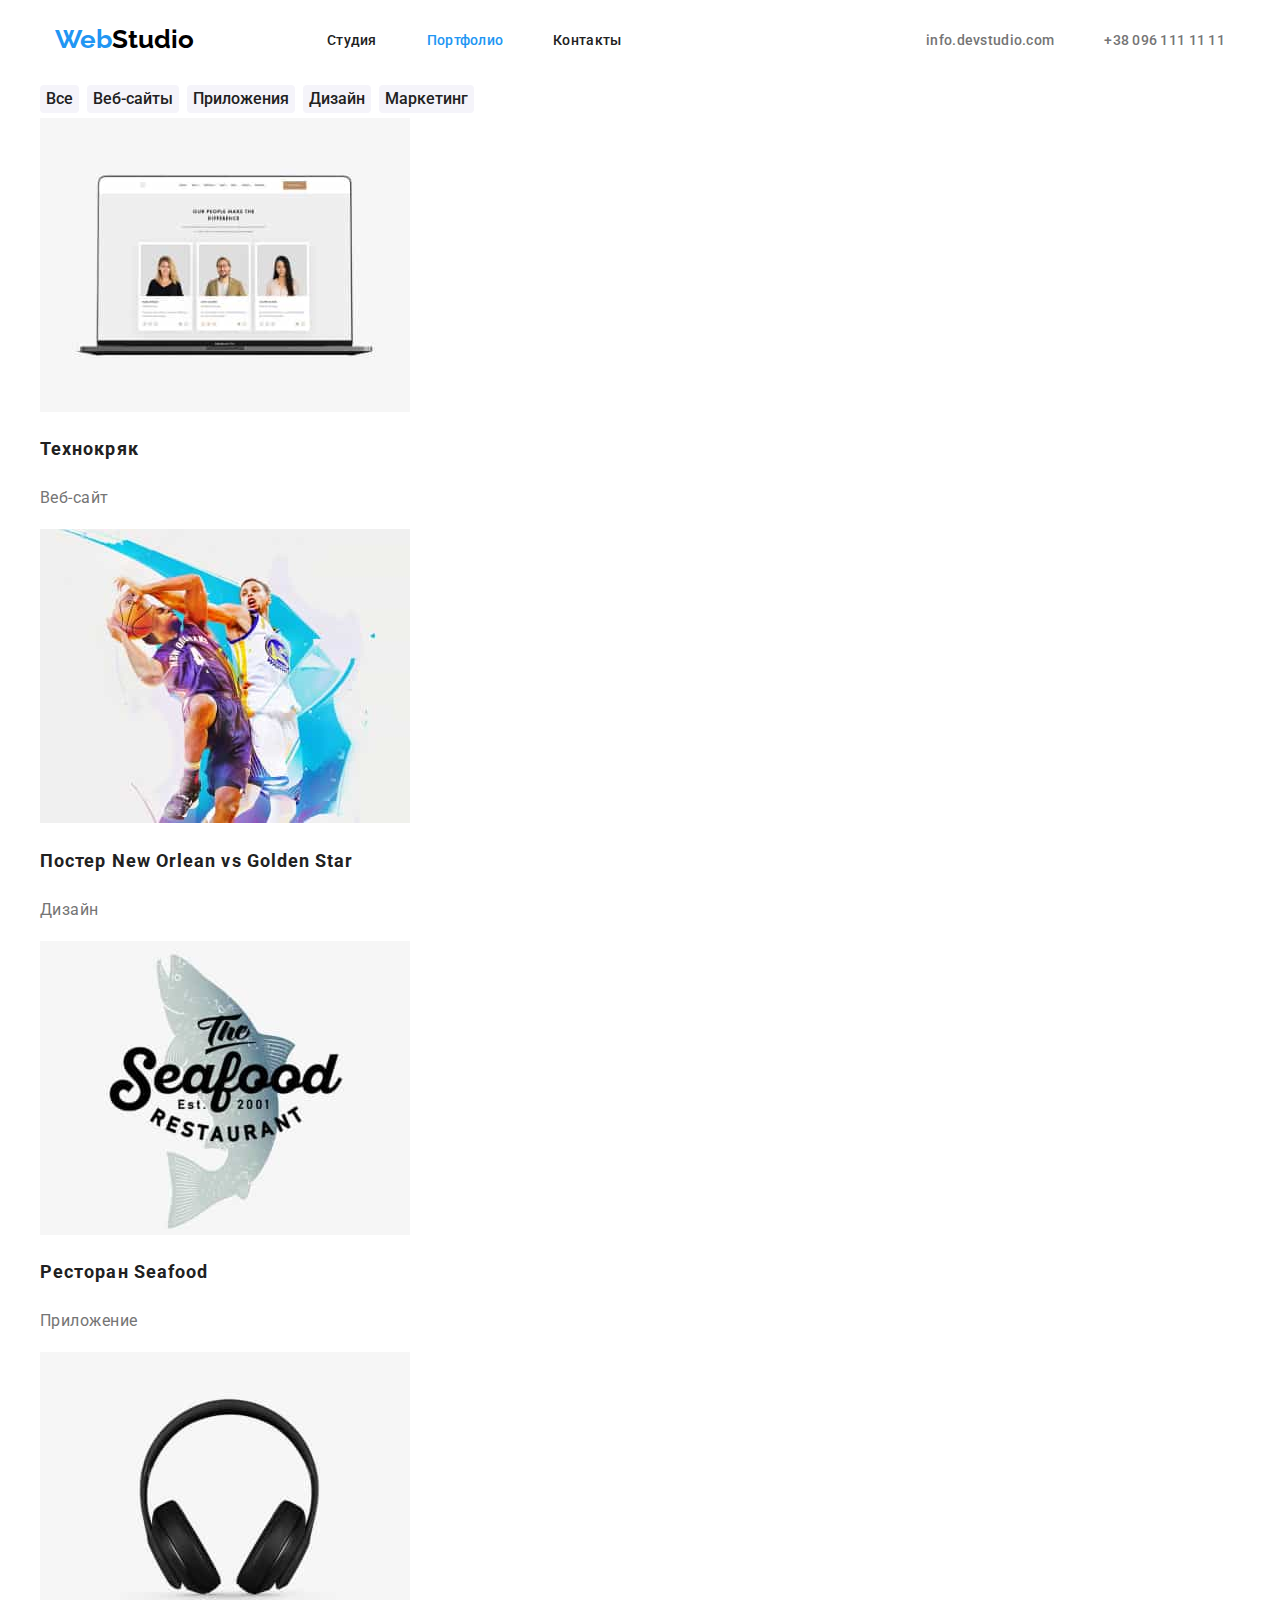
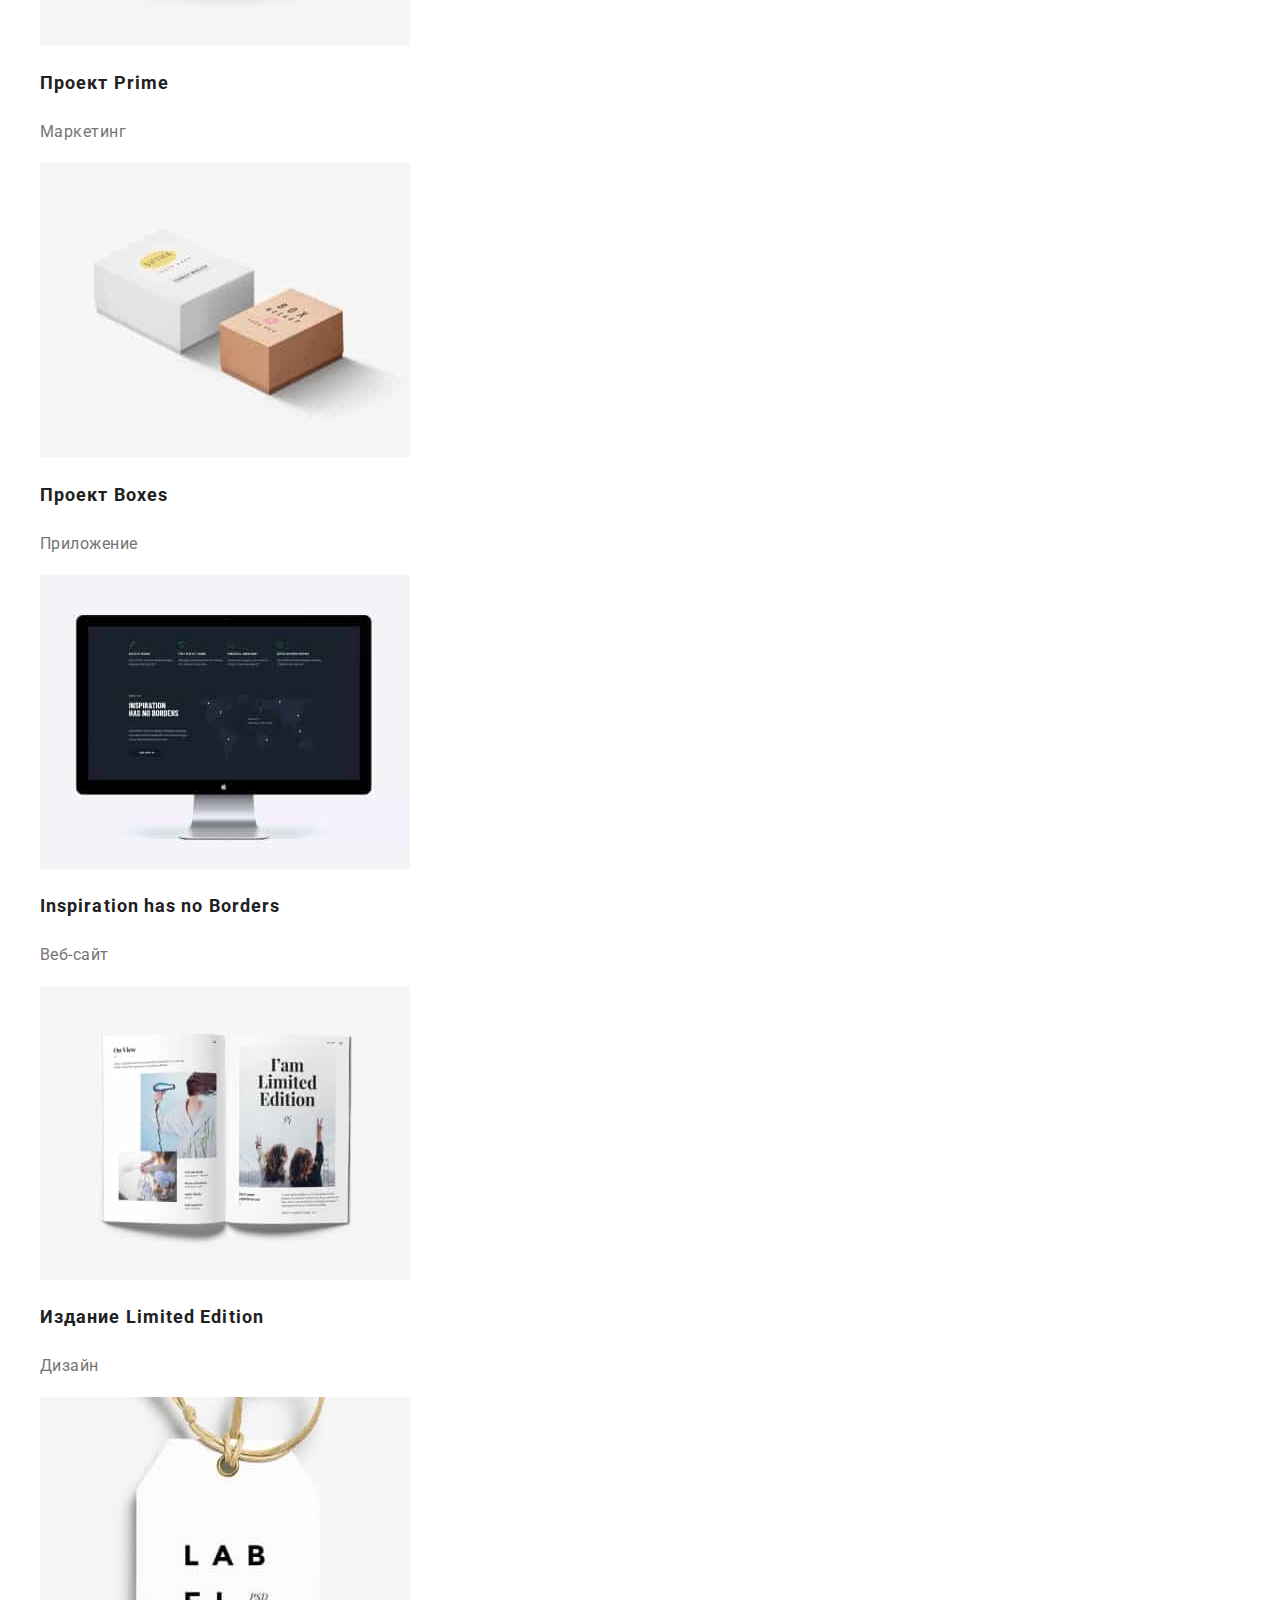
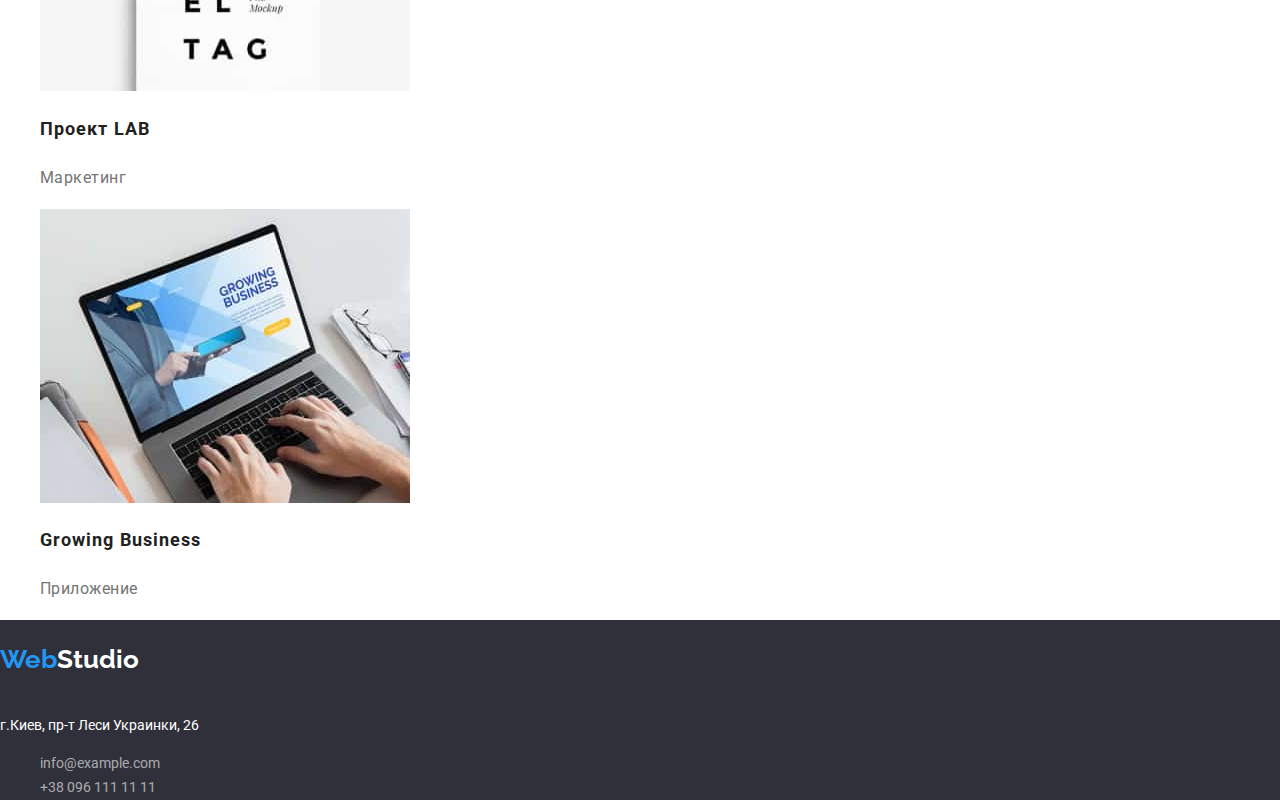
==== portfolio.html @ 0fca4828 "Добавляет стили для геометрии, позиционирование контента при помощи Flexbox" ====
<!DOCTYPE html>
<html lang="ru">

<head>
    <meta charset="UTF-8">
    <meta http-equiv="X-UA-Compatible" content="IE=edge">
    <meta name="viewport" content="width=device-width, initial-scale=1.0">
    <title>Document</title>
    <link rel="preconnect" href="https://fonts.googleapis.com">
    <link rel="preconnect" href="https://fonts.gstatic.com" crossorigin>
    <link href="https://fonts.googleapis.com/css2?family=Raleway:wght@700&family=Roboto:wght@400;500;700;900&display=swap"
        rel="stylesheet">
     <link rel="stylesheet" href="https://cdnjs.cloudflare.com/ajax/libs/modern-normalize/1.1.0/modern-normalize.min.css">   
    <link rel="stylesheet" href="./css/styles.css"/>
</head>

<!--Шапка (баннер)-->

<body>
    <header class="page-header">
        <div class="container main-nav">
            <nav class="nav">
                <a href="./index.html" class="logo">
                    <span>Web</span>Studio
                </a>

                <ul class="site-nav list">
                    <li class="site-nav-item"><a class="site-nav-link" href="./index.html">Студия</a></li>
                    <li class="site-nav-item"><a class="site-nav-link current" href="./portfolio.html">Портфолио</a></li>
                    <li class="site-nav-item"><a class="site-nav-link" href="">Контакты</a></li>
                </ul>
            </nav>
                <ul class="aside list">
                    <li class="aside-item"> <a href="mailto:info.devstudio.com" class="aside-link">info.devstudio.com</a></li>
                    <li class="aside-item"> <a href="tel:+380961111111" class="aside-link">+38 096 111 11 11</a></li>
                </ul>
        </div>
    </header>
    
    <!--Портфолио-->
    <main>
        <section class="portfolio-nav">
            <h1 class="portfolio"> Портфолио </h1>
            <ul class="portfolio-nav-list list">
                <li class="portfolio-nav-button"><button class="portfolio-button" type="button">Все</button></li>
                <li class="portfolio-nav-button"><button class="portfolio-button" type="button">Веб-сайты</button></li>
                <li class="portfolio-nav-button"><button class="portfolio-button" type="button">Приложения</button></li>
                <li class="portfolio-nav-button"><button class="portfolio-button" type="button">Дизайн</button></li>
                <li class="portfolio-nav-button"><button class="portfolio-button" type="button">Маркетинг</button></li>
            </ul>

            <ul class="portfolio-list list">
                <li class="portfolio-item">
                    <a href="#" class="portfolio-link">
                        <img src="./images/drop/img1.jpg" alt="Открытая страница сайта на ноутбуке" width="370" class="images">
                        <h2 class="subtitle">Технокряк</h2>
                        <p class="text">Веб-сайт</p>
                    </a>
                </li>
                <li class="portfolio-item"  >
                    <a href="" class="portfolio-link">
                        <img src="./images/drop/img2.jpg" alt="Баскетбольные противники" width="370" class="images">
                        <h2 class="subtitle">Постер New Orlean vs Golden Star</h2>
                        <p class="text">Дизайн</p>
                    </a>
                </li>
                <li class="portfolio-item"  >
                    <a href="" class="portfolio-link">
                        <img src="./images/drop/img3.jpg" alt="Логотип рыбного ресторана, рыба на фоне названия"
                            width="370" class="images">
                        <h2 class="subtitle">Ресторан Seafood</h2>
                        <p class="text">Приложение</p>
                    </a>
                </li>
                <li class="portfolio-item"  >
                    <a href="" class="portfolio-link">
                        <img src="./images/drop/img4.jpg" alt="Наушники" width="370" class="images">
                        <h2 class="subtitle">Проект Prime</h2>
                        <p class="text">Маркетинг</p>
                    </a>
                </li>
                <li class="portfolio-item"  >
                    <a href="" class="portfolio-link">
                        <img src="./images/drop/img5.jpg" alt="Две картонные коробочки" width="370" class="images">
                        <h2 class="subtitle">Проект Boxes</h2>
                        <p class="text">Приложение</p>
                    </a>
                </li>
                <li class="portfolio-item"  >
                    <a href="" class="portfolio-link">
                        <img src="./images/drop/img6.jpg" alt="Монитор компьютера" width="370" class="images">
                        <h2 class="subtitle">Inspiration has no Borders</h2>
                        <p class="text">Веб-сайт</p>
                    </a>
                </li>
                <li class="portfolio-item"  >
                    <a href="" class="portfolio-link">
                        <img src="./images/drop/img7.jpg" alt="Открытая книга" width="370" class="images">
                        <h2 class="subtitle">Издание Limited Edition</h2>
                        <p class="text">Дизайн</p>
                    </a>
                </li>
                <li class="portfolio-item"  >
                    <a href="" class="portfolio-link">
                        <img src="./images/drop/img8.jpg" alt="Бирка" width="370" class="images">
                        <h2 class="subtitle">Проект LAB</h2>
                        <p class="text">Маркетинг</p>
                    </a>
                </li>
                <li class="portfolio-item"  >
                    <a href="" class="portfolio-link" >
                        <img src="./images/drop/img9.jpg" alt="Руки человека который печатает на ноутбуке"
                            width="370" class="images">
                        <h2 class="subtitle">Growing Business</h2>
                        <p class="text">Приложение</p>
                    </a>
                </li>
            </ul>

        </section>
    </main>

    <!-- Футтер -->
    <footer class="footer">

        <a href="./index.html" class="logo dark">
            <span>Web</span>Studio
        </a>
        <address>
            <p class="footer-address">
                г.Киев, пр-т Леси Украинки, 26
            </p>
            <ul class="footer-list list">
                <li class="footer-item">
                    <a href="mailto:info@example.com" class="footer-link">info@example.com</a>
                </li>
                <li class="footer-item">
                    <a href="tel:+380961111111" class="footer-link">+38 096 111 11 11</a>
                </li>
            </ul>
        </address>

    </footer>

</body>

</html>
---- css/styles.css ----
:root {
  --primary-text-color: #212121;
  --secondary-text-color: #757575;
  --accent-color: #2196f3;
  --primary-white-color: #fff;
  --portfolio-button: #f5f4fa;
}

body {
  background-color: var(--primary-white-color);
  font-family: "Roboto", sans-serif;
  color: var(--primary-text-color);
}

/*Утилиты*/
.list {
  list-style: none;
  margin: 0;
}

/*Хедер, шапка страницы*/
.logo > span {
  color: var(--accent-color);
}

.footer.logo {
  color: #fff;
}

.logo {
  display: block;
  padding-top: 24px;
  padding-bottom: 25px;

  color: #000;
  text-decoration: none;
  font-family: Raleway;
  font-style: normal;
  font-weight: bold;
  font-size: 26px;
  line-height: 1.192;
}

.logo.dark {
  color: var(--primary-white-color);
}

.site-nav-link {
  font-weight: 500;
  font-size: 14px;
  line-height: 1.143;
  letter-spacing: 0.02em;
  text-decoration: none;
  color: var(--primary-text-color);
}

.current {
  color: var(--accent-color);
}

.grey {
  background-color: #f5f4fa;
}

.aside-link {
  text-decoration: none;
  letter-spacing: 0.02em;
  font-weight: 500;
  font-size: 14px;
  line-height: 1.143;
  letter-spacing: 0.02em;
  color: var(--secondary-text-color);
}

.site-nav-link:hover,
.site-nav-link:focus,
.aside-link:hover,
.aside-link:focus,
.footer-link:focus,
.footer-link:hover {
  color: var(--accent-color);
}

.container {
  padding: 0 15px;
  width: 1200px;
  margin-right: auto;
  margin-left: auto;
}

.main-nav {
  display: flex;
  align-items: center;
}

.site-nav {
  display: flex;
  margin-left: 93px;
}

.nav {
  display: flex;
}

.site-nav-item {
  margin: 0;
}

.site-nav-item:not(:last-child) {
  margin-right: 50px;
}

.site-nav-link {
  display: block;
  padding-top: 32px;
  padding-bottom: 32px;
}

.aside {
  display: flex;
  margin-left: auto;
}

.aside-item + .aside-item {
  margin-left: 50px;
}

/*Портфолио*/

.portfolio {
  position: absolute;
  width: 1px;
  height: 1px;
  margin: -1px;
  border: 0;
  padding: 0;
  white-space: nowrap;
  clip-path: inset(100%);
  clip: rect(0 0 0 0);
  overflow: hidden;
}

.portfolio-nav-button > button:hover,
.portfolio-nav-button > button:focus {
  color: white;
  background-color: var(--accent-color);
  cursor: pointer;
}
.portfolio-nav-button:not(:last-child) {
  margin-right: 8px;
}

.portfolio-nav-list {
  display: flex;
}

.portfolio-button {
  border-radius: 4px;
  border: none;
  margin: 5px 0;

  font-family: inherit;
  font-weight: 500;
  font-size: 16px;
  line-height: 1.625;
  color: #212121;
  background-color: var(--portfolio-button);
}

.portfolio-nav-button {
  justify-content: center;
}

.portfolio-item:focus,
.portfolio-item:hover {
  background-color: #eee;
}

.subtitle {
  color: var(--primary-text-color);
  font-weight: bold;
  font-size: 18px;
  line-height: 2;
  letter-spacing: 0.06em;
}

.text {
  color: var(--secondary-text-color);
  font-weight: normal;
  font-size: 16px;
  line-height: 1.875;
  letter-spacing: 0.03em;
}
.portfolio-link {
  text-decoration: none;
}
.button {
  font-family: inherit;
  font-weight: 500;
  font-size: 16px;
  line-height: 1.625;
  background-color: #f5f4fa;
  color: var(--primary-text-color);
}

/*Футтер*/

.footer {
  background: #2f303a;
}

.footer-link {
  color: rgba(255, 255, 255, 0.6);
  font-weight: normal;
  font-size: 14px;
  line-height: 1.714;
  text-decoration: none;
  font-style: normal;
}
.footer-address {
  color: #fff;
  font-weight: normal;
  font-size: 14px;
  line-height: 1.714;
  text-decoration: none;
  font-style: normal;
}

/*Главная страница*/
.title {
  font-weight: 900;
  font-size: 44px;
  line-height: 1.364;
  color: #fff;
  text-transform: uppercase;
}
.banner {
  background: #2f303a;
  text-align: center;
}
.features-subtitle {
  margin: 0;
  padding-bottom: 10px;

  color: var(--primary-text-color);
  font-style: normal;
  font-weight: bold;
  font-size: 14px;
  line-height: 1.143;
  text-transform: uppercase;
}
.features-text {
  margin: 0;

  color: var(--secondary-text-color);
  font-weight: normal;
  font-size: 14px;
  line-height: 1.714;
}
.features-list {
  display: flex;
  padding-left: 0;
  margin: 0;
}

.features-item {
  width: 270px;
  height: 101px;
  text-align: left;
}
.features-item:not(:last-child) {
  margin-right: 30px;
}

.subject {
  text-align: center;

  font-style: normal;
  font-weight: bold;
  font-size: 36px;
  line-height: 1.167;
  color: var(--primary-text-color);
}

.subject-list {
  display: flex;
  padding-left: 0;
}

.our-team-name {
  font-weight: 500;
  font-size: 16px;
  line-height: 1.188;
  color: var(--primary-text-color);
}

.our-team-text {
  font-weight: normal;
  font-size: 16px;
  line-height: 1.188;
  color: var(--secondary-text-color);
}

.banner > button {
  font-style: normal;
  font-weight: bold;
  font-size: 16px;
  line-height: 1.875;
  color: #fff;
  background-color: #188ce8;
}

.banner > button:focus,
.banner > button:hover {
  color: var(--primary-white-color);
  cursor: pointer;
  background-color: var(--accent-color);
}

.subject-item {
  width: 370px;
  height: 294px;
}
.subject-item:not(:last-child) {
  margin-right: 30px;
}
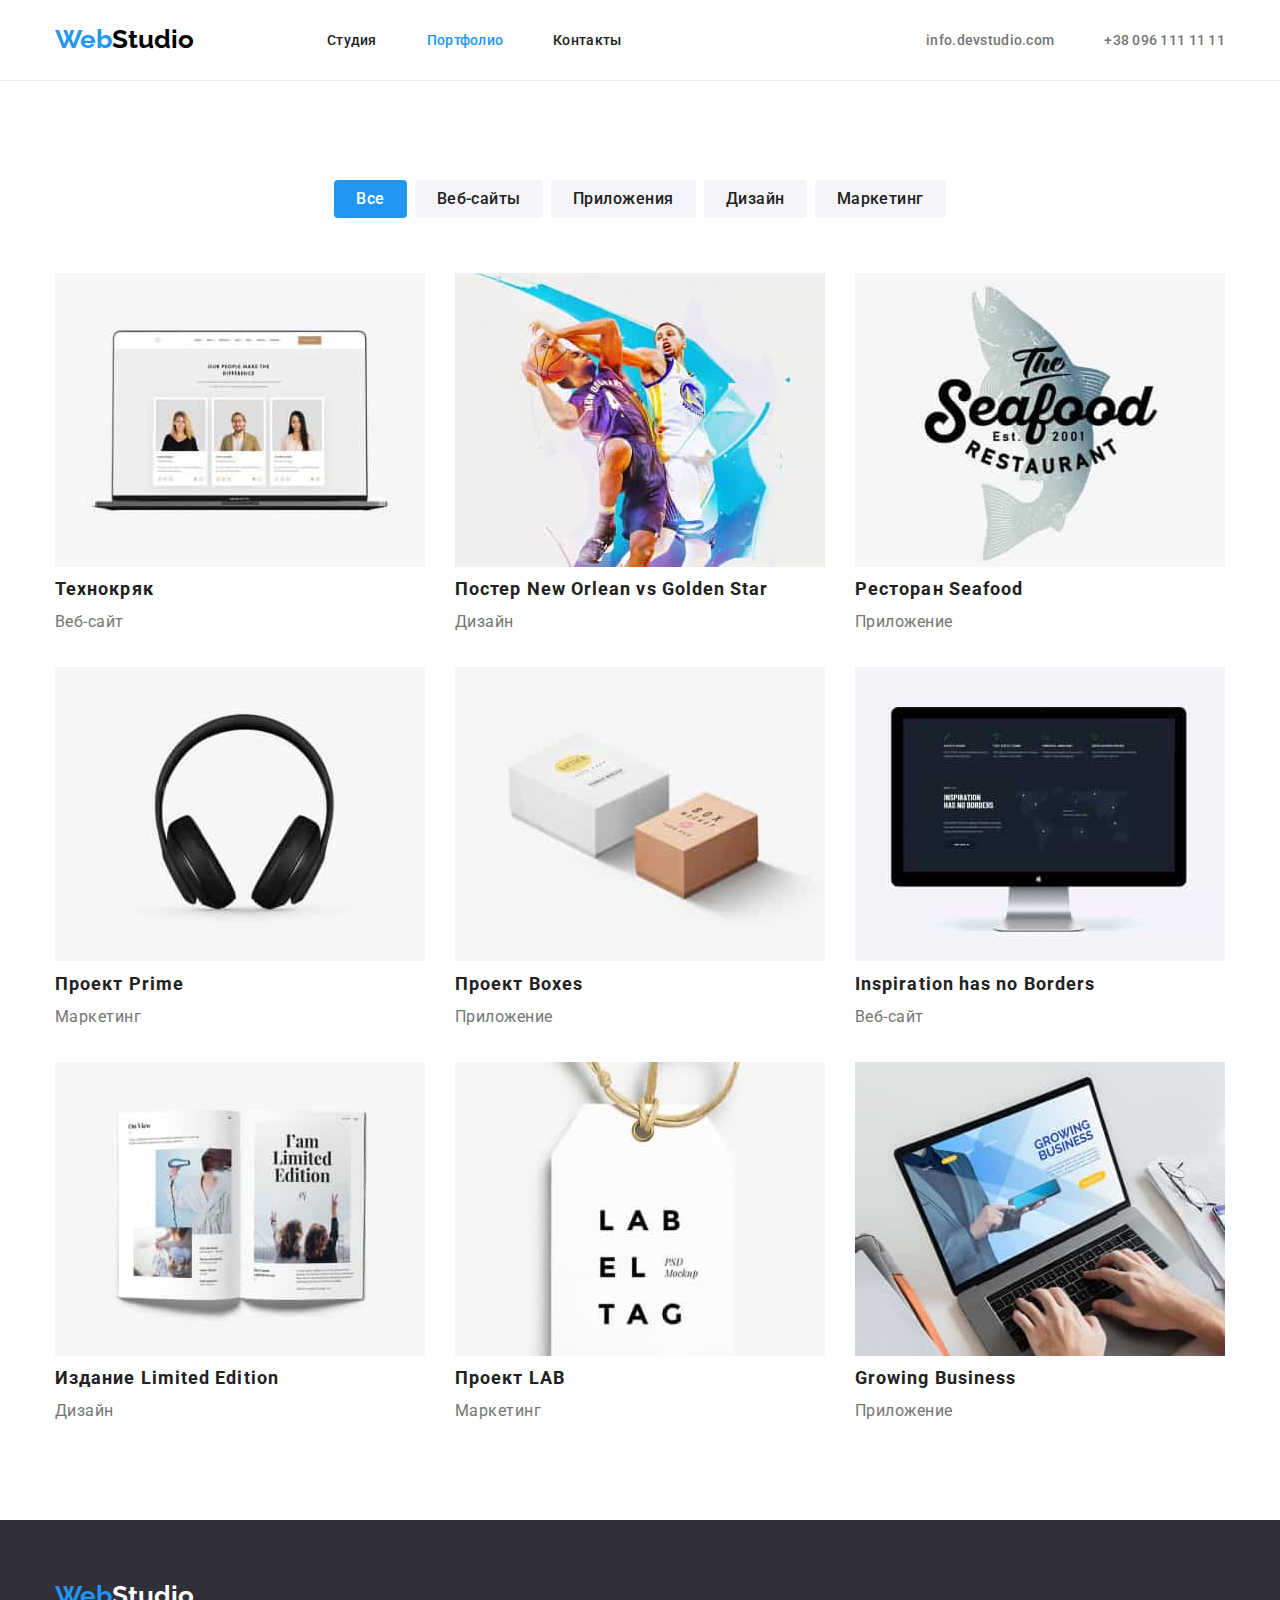
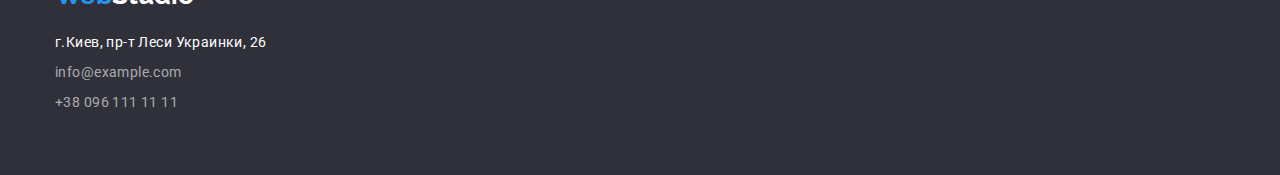
==== commit ff770fd2: "Добавляет геометрию и позиционирование при помощи Flexbox" ====
--- a/portfolio.html
+++ b/portfolio.html
@@ -8,10 +8,12 @@
     <title>Document</title>
     <link rel="preconnect" href="https://fonts.googleapis.com">
     <link rel="preconnect" href="https://fonts.gstatic.com" crossorigin>
-    <link href="https://fonts.googleapis.com/css2?family=Raleway:wght@700&family=Roboto:wght@400;500;700;900&display=swap"
+    <link
+        href="https://fonts.googleapis.com/css2?family=Raleway:wght@700&family=Roboto:wght@400;500;700;900&display=swap"
         rel="stylesheet">
-     <link rel="stylesheet" href="https://cdnjs.cloudflare.com/ajax/libs/modern-normalize/1.1.0/modern-normalize.min.css">   
-    <link rel="stylesheet" href="./css/styles.css"/>
+    <link rel="stylesheet"
+        href="https://cdnjs.cloudflare.com/ajax/libs/modern-normalize/1.1.0/modern-normalize.min.css">
+    <link rel="stylesheet" href="./css/styles.css" />
 </head>
 
 <!--Шапка (баннер)-->
@@ -26,119 +28,128 @@
 
                 <ul class="site-nav list">
                     <li class="site-nav-item"><a class="site-nav-link" href="./index.html">Студия</a></li>
-                    <li class="site-nav-item"><a class="site-nav-link current" href="./portfolio.html">Портфолио</a></li>
+                    <li class="site-nav-item"><a class="site-nav-link current" href="./portfolio.html">Портфолио</a>
+                    </li>
                     <li class="site-nav-item"><a class="site-nav-link" href="">Контакты</a></li>
                 </ul>
             </nav>
-                <ul class="aside list">
-                    <li class="aside-item"> <a href="mailto:info.devstudio.com" class="aside-link">info.devstudio.com</a></li>
-                    <li class="aside-item"> <a href="tel:+380961111111" class="aside-link">+38 096 111 11 11</a></li>
-                </ul>
+            <ul class="aside list">
+                <li class="aside-item"> <a href="mailto:info.devstudio.com" class="aside-link">info.devstudio.com</a>
+                </li>
+                <li class="aside-item"> <a href="tel:+380961111111" class="aside-link">+38 096 111 11 11</a></li>
+            </ul>
         </div>
     </header>
-    
+
     <!--Портфолио-->
     <main>
-        <section class="portfolio-nav">
-            <h1 class="portfolio"> Портфолио </h1>
-            <ul class="portfolio-nav-list list">
-                <li class="portfolio-nav-button"><button class="portfolio-button" type="button">Все</button></li>
-                <li class="portfolio-nav-button"><button class="portfolio-button" type="button">Веб-сайты</button></li>
-                <li class="portfolio-nav-button"><button class="portfolio-button" type="button">Приложения</button></li>
-                <li class="portfolio-nav-button"><button class="portfolio-button" type="button">Дизайн</button></li>
-                <li class="portfolio-nav-button"><button class="portfolio-button" type="button">Маркетинг</button></li>
-            </ul>
+        <section class="portfolio-nav section">
+            <div class="container">
+                <h1 class="portfolio"> Портфолио </h1>
+                <ul class="portfolio-nav-list list">
+                    <li class="portfolio-nav-button"><button class="portfolio-button button-all"
+                            type="button">Все</button></li>
+                    <li class="portfolio-nav-button"><button class="portfolio-button" type="button">Веб-сайты</button>
+                    </li>
+                    <li class="portfolio-nav-button"><button class="portfolio-button" type="button">Приложения</button>
+                    </li>
+                    <li class="portfolio-nav-button"><button class="portfolio-button" type="button">Дизайн</button></li>
+                    <li class="portfolio-nav-button"><button class="portfolio-button" type="button">Маркетинг</button>
+                    </li>
+                </ul>
 
-            <ul class="portfolio-list list">
-                <li class="portfolio-item">
-                    <a href="#" class="portfolio-link">
-                        <img src="./images/drop/img1.jpg" alt="Открытая страница сайта на ноутбуке" width="370" class="images">
-                        <h2 class="subtitle">Технокряк</h2>
-                        <p class="text">Веб-сайт</p>
-                    </a>
-                </li>
-                <li class="portfolio-item"  >
-                    <a href="" class="portfolio-link">
-                        <img src="./images/drop/img2.jpg" alt="Баскетбольные противники" width="370" class="images">
-                        <h2 class="subtitle">Постер New Orlean vs Golden Star</h2>
-                        <p class="text">Дизайн</p>
-                    </a>
-                </li>
-                <li class="portfolio-item"  >
-                    <a href="" class="portfolio-link">
-                        <img src="./images/drop/img3.jpg" alt="Логотип рыбного ресторана, рыба на фоне названия"
-                            width="370" class="images">
-                        <h2 class="subtitle">Ресторан Seafood</h2>
-                        <p class="text">Приложение</p>
-                    </a>
-                </li>
-                <li class="portfolio-item"  >
-                    <a href="" class="portfolio-link">
-                        <img src="./images/drop/img4.jpg" alt="Наушники" width="370" class="images">
-                        <h2 class="subtitle">Проект Prime</h2>
-                        <p class="text">Маркетинг</p>
-                    </a>
-                </li>
-                <li class="portfolio-item"  >
-                    <a href="" class="portfolio-link">
-                        <img src="./images/drop/img5.jpg" alt="Две картонные коробочки" width="370" class="images">
-                        <h2 class="subtitle">Проект Boxes</h2>
-                        <p class="text">Приложение</p>
-                    </a>
-                </li>
-                <li class="portfolio-item"  >
-                    <a href="" class="portfolio-link">
-                        <img src="./images/drop/img6.jpg" alt="Монитор компьютера" width="370" class="images">
-                        <h2 class="subtitle">Inspiration has no Borders</h2>
-                        <p class="text">Веб-сайт</p>
-                    </a>
-                </li>
-                <li class="portfolio-item"  >
-                    <a href="" class="portfolio-link">
-                        <img src="./images/drop/img7.jpg" alt="Открытая книга" width="370" class="images">
-                        <h2 class="subtitle">Издание Limited Edition</h2>
-                        <p class="text">Дизайн</p>
-                    </a>
-                </li>
-                <li class="portfolio-item"  >
-                    <a href="" class="portfolio-link">
-                        <img src="./images/drop/img8.jpg" alt="Бирка" width="370" class="images">
-                        <h2 class="subtitle">Проект LAB</h2>
-                        <p class="text">Маркетинг</p>
-                    </a>
-                </li>
-                <li class="portfolio-item"  >
-                    <a href="" class="portfolio-link" >
-                        <img src="./images/drop/img9.jpg" alt="Руки человека который печатает на ноутбуке"
-                            width="370" class="images">
-                        <h2 class="subtitle">Growing Business</h2>
-                        <p class="text">Приложение</p>
-                    </a>
-                </li>
-            </ul>
-
+                <ul class="portfolio-list list">
+                    <li class="portfolio-item">
+                        <a href="#" class="portfolio-link">
+                            <img src="./images/drop/img1.jpg" alt="Открытая страница сайта на ноутбуке" width="370"
+                                class="images">
+                            <h2 class="subtitle">Технокряк</h2>
+                            <p class="text">Веб-сайт</p>
+                        </a>
+                    </li>
+                    <li class="portfolio-item">
+                        <a href="" class="portfolio-link">
+                            <img src="./images/drop/img2.jpg" alt="Баскетбольные противники" width="370" class="images">
+                            <h2 class="subtitle">Постер New Orlean vs Golden Star</h2>
+                            <p class="text">Дизайн</p>
+                        </a>
+                    </li>
+                    <li class="portfolio-item">
+                        <a href="" class="portfolio-link">
+                            <img src="./images/drop/img3.jpg" alt="Логотип рыбного ресторана, рыба на фоне названия"
+                                width="370" class="images">
+                            <h2 class="subtitle">Ресторан Seafood</h2>
+                            <p class="text">Приложение</p>
+                        </a>
+                    </li>
+                    <li class="portfolio-item">
+                        <a href="" class="portfolio-link">
+                            <img src="./images/drop/img4.jpg" alt="Наушники" width="370" class="images">
+                            <h2 class="subtitle">Проект Prime</h2>
+                            <p class="text">Маркетинг</p>
+                        </a>
+                    </li>
+                    <li class="portfolio-item">
+                        <a href="" class="portfolio-link">
+                            <img src="./images/drop/img5.jpg" alt="Две картонные коробочки" width="370" class="images">
+                            <h2 class="subtitle">Проект Boxes</h2>
+                            <p class="text">Приложение</p>
+                        </a>
+                    </li>
+                    <li class="portfolio-item">
+                        <a href="" class="portfolio-link">
+                            <img src="./images/drop/img6.jpg" alt="Монитор компьютера" width="370" class="images">
+                            <h2 class="subtitle">Inspiration has no Borders</h2>
+                            <p class="text">Веб-сайт</p>
+                        </a>
+                    </li>
+                    <li class="portfolio-item">
+                        <a href="" class="portfolio-link">
+                            <img src="./images/drop/img7.jpg" alt="Открытая книга" width="370" class="images">
+                            <h2 class="subtitle">Издание Limited Edition</h2>
+                            <p class="text">Дизайн</p>
+                        </a>
+                    </li>
+                    <li class="portfolio-item">
+                        <a href="" class="portfolio-link">
+                            <img src="./images/drop/img8.jpg" alt="Бирка" width="370" class="images">
+                            <h2 class="subtitle">Проект LAB</h2>
+                            <p class="text">Маркетинг</p>
+                        </a>
+                    </li>
+                    <li class="portfolio-item">
+                        <a href="" class="portfolio-link">
+                            <img src="./images/drop/img9.jpg" alt="Руки человека который печатает на ноутбуке"
+                                width="370" class="images">
+                            <h2 class="subtitle">Growing Business</h2>
+                            <p class="text">Приложение</p>
+                        </a>
+                    </li>
+                </ul>
+            </div>
         </section>
     </main>
 
     <!-- Футтер -->
     <footer class="footer">
-
-        <a href="./index.html" class="logo dark">
-            <span>Web</span>Studio
-        </a>
-        <address>
-            <p class="footer-address">
-                г.Киев, пр-т Леси Украинки, 26
-            </p>
-            <ul class="footer-list list">
-                <li class="footer-item">
-                    <a href="mailto:info@example.com" class="footer-link">info@example.com</a>
-                </li>
-                <li class="footer-item">
-                    <a href="tel:+380961111111" class="footer-link">+38 096 111 11 11</a>
-                </li>
-            </ul>
-        </address>
+        <div class="container">
+            <a href="./index.html" class="logo dark">
+                <span>Web</span>Studio
+            </a>
+            <address class="address">
+                <p class="footer-address">
+                    г.Киев, пр-т Леси Украинки, 26
+                </p>
+                <ul class="footer-list list">
+                    <li class="footer-item">
+                        <a href="mailto:info@example.com" class="footer-link">info@example.com</a>
+                    </li>
+                    <li class="footer-item">
+                        <a href="tel:+380961111111" class="footer-link">+38 096 111 11 11</a>
+                    </li>
+                </ul>
+            </address>
+        </div>
 
     </footer>
 
--- a/css/styles.css
+++ b/css/styles.css
@@ -18,6 +18,14 @@
   margin: 0;
 }
 
+h1,
+h2,
+h3,
+p {
+  margin-bottom: 0;
+  margin-top: 0;
+}
+
 /*Хедер, шапка страницы*/
 .logo > span {
   color: var(--accent-color);
@@ -43,6 +51,11 @@
 
 .logo.dark {
   color: var(--primary-white-color);
+  padding-top: 0;
+  padding-bottom: 0;
+  margin-bottom: 0;
+
+  /*outline: 2px solid #fff;*/
 }
 
 .site-nav-link {
@@ -123,6 +136,10 @@
 
 .aside-item + .aside-item {
   margin-left: 50px;
+}
+
+.page-header {
+  border-bottom: 1px solid #ececec;
 }
 
 /*Портфолио*/
@@ -140,6 +157,24 @@
   overflow: hidden;
 }
 
+.portfolio-list {
+  display: flex;
+  flex-wrap: wrap;
+  list-style: none;
+  margin: 0;
+  padding: 0;
+  margin-left: -30px;
+  margin-top: -30px;
+}
+
+.portfolio-item {
+  /*outline: 2px solid blueviolet;*/
+
+  flex-basis: calc(100% / 3 - 30px);
+  margin-left: 30px;
+  margin-top: 30px;
+}
+
 .portfolio-nav-button > button:hover,
 .portfolio-nav-button > button:focus {
   color: white;
@@ -152,12 +187,16 @@
 
 .portfolio-nav-list {
   display: flex;
+  padding-left: 0;
+  padding-bottom: 50px;
+  justify-content: center;
 }
 
 .portfolio-button {
   border-radius: 4px;
   border: none;
   margin: 5px 0;
+  padding: 6px 22px;
 
   font-family: inherit;
   font-weight: 500;
@@ -165,10 +204,12 @@
   line-height: 1.625;
   color: #212121;
   background-color: var(--portfolio-button);
-}
-
-.portfolio-nav-button {
-  justify-content: center;
+  letter-spacing: 0.03em;
+}
+
+.button-all {
+  background-color: var(--accent-color);
+  color: var(--primary-white-color);
 }
 
 .portfolio-item:focus,
@@ -195,17 +236,26 @@
   text-decoration: none;
 }
 .button {
+  border-radius: 4px;
+  width: 200px;
+  height: 50px;
+  padding: 0;
+
   font-family: inherit;
   font-weight: 500;
   font-size: 16px;
   line-height: 1.625;
   background-color: #f5f4fa;
   color: var(--primary-text-color);
+  letter-spacing: 0.06em;
 }
 
 /*Футтер*/
 
 .footer {
+  padding-top: 60px;
+  padding-bottom: 60px;
+
   background: #2f303a;
 }
 
@@ -216,6 +266,7 @@
   line-height: 1.714;
   text-decoration: none;
   font-style: normal;
+  letter-spacing: 0.03em;
 }
 .footer-address {
   color: #fff;
@@ -224,6 +275,16 @@
   line-height: 1.714;
   text-decoration: none;
   font-style: normal;
+  letter-spacing: 0.03em;
+}
+
+.footer-list {
+  justify-content: left;
+  padding-left: 0;
+}
+
+.footer-item {
+  margin-top: 6px;
 }
 
 /*Главная страница*/
@@ -259,8 +320,6 @@
 }
 .features-list {
   display: flex;
-  padding-left: 0;
-  margin: 0;
 }
 
 .features-item {
@@ -288,6 +347,9 @@
 }
 
 .our-team-name {
+  text-align: center;
+  padding-top: 30px;
+
   font-weight: 500;
   font-size: 16px;
   line-height: 1.188;
@@ -295,10 +357,29 @@
 }
 
 .our-team-text {
+  text-align: center;
+  padding-top: 10px;
+
   font-weight: normal;
   font-size: 16px;
   line-height: 1.188;
   color: var(--secondary-text-color);
+}
+
+.our-team-list {
+  display: flex;
+  padding-left: 0;
+}
+
+.our-team-item {
+  padding-bottom: 30px;
+  background-color: var(--primary-white-color);
+
+  width: 270px;
+}
+
+.our-team-item:not(:last-child) {
+  margin-right: 30px;
 }
 
 .banner > button {
@@ -317,6 +398,10 @@
   background-color: var(--accent-color);
 }
 
+.subject {
+  margin-bottom: 50px;
+}
+
 .subject-item {
   width: 370px;
   height: 294px;
@@ -324,3 +409,16 @@
 .subject-item:not(:last-child) {
   margin-right: 30px;
 }
+
+.section {
+  padding-top: 94px;
+  padding-bottom: 94px;
+}
+
+.works-section {
+  padding-top: 0;
+}
+
+.address {
+  margin-top: 20px;
+}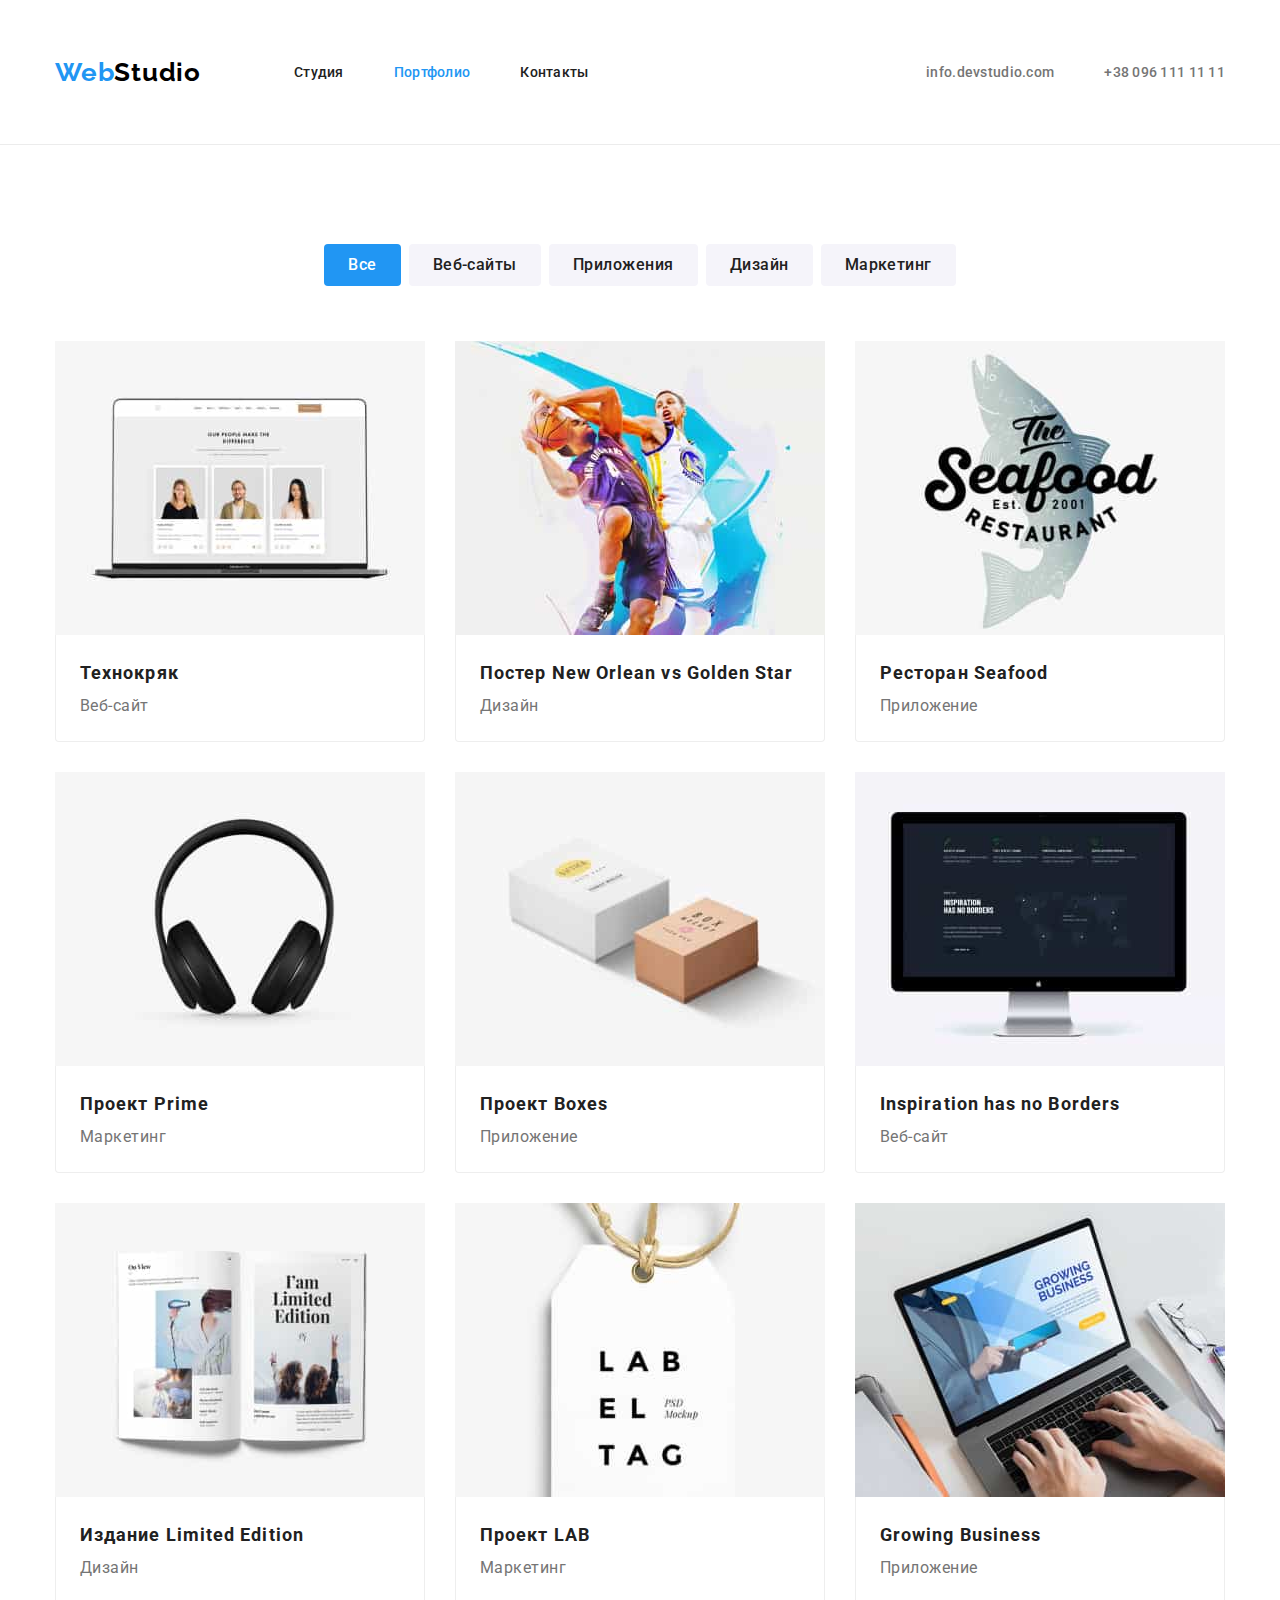
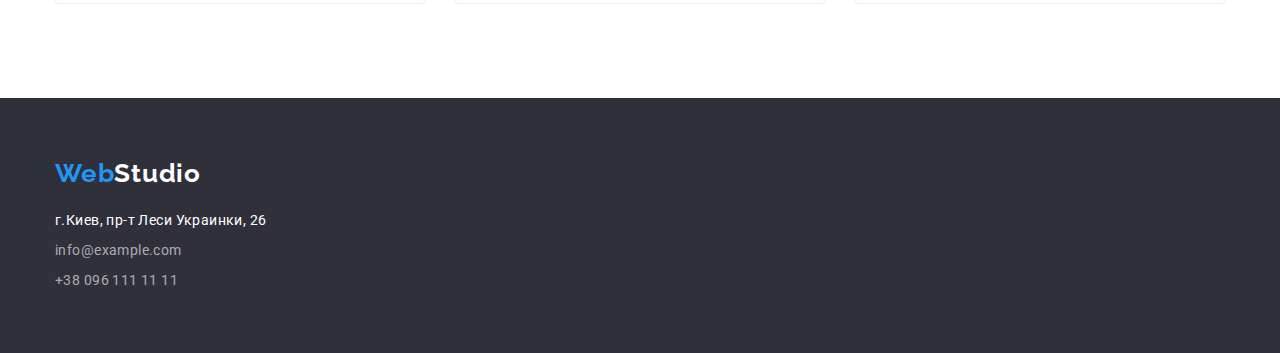
==== commit 534fcb6d: "Вносит корректировки после первой проверки" ====
--- a/portfolio.html
+++ b/portfolio.html
@@ -63,66 +63,84 @@
                         <a href="#" class="portfolio-link">
                             <img src="./images/drop/img1.jpg" alt="Открытая страница сайта на ноутбуке" width="370"
                                 class="images">
-                            <h2 class="subtitle">Технокряк</h2>
-                            <p class="text">Веб-сайт</p>
+                            <div class="portfolio-card">
+                                <h2 class="subtitle">Технокряк</h2>
+                                <p class="text">Веб-сайт</p>
+                            </div>
                         </a>
                     </li>
                     <li class="portfolio-item">
                         <a href="" class="portfolio-link">
                             <img src="./images/drop/img2.jpg" alt="Баскетбольные противники" width="370" class="images">
-                            <h2 class="subtitle">Постер New Orlean vs Golden Star</h2>
-                            <p class="text">Дизайн</p>
+                            <div class="portfolio-card">
+                                <h2 class="subtitle">Постер New Orlean vs Golden Star</h2>
+                                <p class="text">Дизайн</p>
+                            </div>
                         </a>
                     </li>
                     <li class="portfolio-item">
                         <a href="" class="portfolio-link">
                             <img src="./images/drop/img3.jpg" alt="Логотип рыбного ресторана, рыба на фоне названия"
                                 width="370" class="images">
-                            <h2 class="subtitle">Ресторан Seafood</h2>
-                            <p class="text">Приложение</p>
+                            <div class="portfolio-card">
+                                <h2 class="subtitle">Ресторан Seafood</h2>
+                                <p class="text">Приложение</p>
+                            </div>
                         </a>
                     </li>
                     <li class="portfolio-item">
                         <a href="" class="portfolio-link">
                             <img src="./images/drop/img4.jpg" alt="Наушники" width="370" class="images">
-                            <h2 class="subtitle">Проект Prime</h2>
-                            <p class="text">Маркетинг</p>
+                            <div class="portfolio-card">
+                                <h2 class="subtitle">Проект Prime</h2>
+                                <p class="text">Маркетинг</p>
+                            </div>
                         </a>
                     </li>
                     <li class="portfolio-item">
                         <a href="" class="portfolio-link">
                             <img src="./images/drop/img5.jpg" alt="Две картонные коробочки" width="370" class="images">
-                            <h2 class="subtitle">Проект Boxes</h2>
-                            <p class="text">Приложение</p>
+                            <div class="portfolio-card">
+                                <h2 class="subtitle">Проект Boxes</h2>
+                                <p class="text">Приложение</p>
+                            </div>
                         </a>
                     </li>
                     <li class="portfolio-item">
                         <a href="" class="portfolio-link">
                             <img src="./images/drop/img6.jpg" alt="Монитор компьютера" width="370" class="images">
-                            <h2 class="subtitle">Inspiration has no Borders</h2>
-                            <p class="text">Веб-сайт</p>
+                            <div class="portfolio-card">
+                                <h2 class="subtitle">Inspiration has no Borders</h2>
+                                <p class="text">Веб-сайт</p>
+                            </div>
                         </a>
                     </li>
                     <li class="portfolio-item">
                         <a href="" class="portfolio-link">
                             <img src="./images/drop/img7.jpg" alt="Открытая книга" width="370" class="images">
-                            <h2 class="subtitle">Издание Limited Edition</h2>
-                            <p class="text">Дизайн</p>
+                            <div class="portfolio-card">
+                                <h2 class="subtitle">Издание Limited Edition</h2>
+                                <p class="text">Дизайн</p>
+                            </div>
                         </a>
                     </li>
                     <li class="portfolio-item">
                         <a href="" class="portfolio-link">
                             <img src="./images/drop/img8.jpg" alt="Бирка" width="370" class="images">
-                            <h2 class="subtitle">Проект LAB</h2>
-                            <p class="text">Маркетинг</p>
+                            <div class="portfolio-card">
+                                <h2 class="subtitle">Проект LAB</h2>
+                                <p class="text">Маркетинг</p>
+                            </div>
                         </a>
                     </li>
                     <li class="portfolio-item">
                         <a href="" class="portfolio-link">
                             <img src="./images/drop/img9.jpg" alt="Руки человека который печатает на ноутбуке"
                                 width="370" class="images">
-                            <h2 class="subtitle">Growing Business</h2>
-                            <p class="text">Приложение</p>
+                            <div class="portfolio-card">
+                                <h2 class="subtitle">Growing Business</h2>
+                                <p class="text">Приложение</p>
+                            </div>
                         </a>
                     </li>
                 </ul>
--- a/css/styles.css
+++ b/css/styles.css
@@ -4,6 +4,9 @@
   --accent-color: #2196f3;
   --primary-white-color: #fff;
   --portfolio-button: #f5f4fa;
+  --black-color: #000;
+  --background-footer-color: #2f303a;
+  --portfolio-item-hover: #eee;
 }
 
 body {
@@ -32,28 +35,29 @@
 }
 
 .footer.logo {
-  color: #fff;
+  color: var(--primary-white-color);
 }
 
 .logo {
   display: block;
   padding-top: 24px;
-  padding-bottom: 25px;
-
-  color: #000;
+  padding-bottom: 24px;
+
+  color: var(--black-color);
   text-decoration: none;
   font-family: Raleway;
   font-style: normal;
   font-weight: bold;
   font-size: 26px;
   line-height: 1.192;
+  letter-spacing: 0.03em;
 }
 
 .logo.dark {
   color: var(--primary-white-color);
   padding-top: 0;
   padding-bottom: 0;
-  margin-bottom: 0;
+  margin-bottom: 20px;
 
   /*outline: 2px solid #fff;*/
 }
@@ -72,7 +76,7 @@
 }
 
 .grey {
-  background-color: #f5f4fa;
+  background-color: var(--portfolio-button);
 }
 
 .aside-link {
@@ -109,14 +113,18 @@
 .site-nav {
   display: flex;
   margin-left: 93px;
+  padding-left: 0;
 }
 
 .nav {
   display: flex;
+  align-items: center;
 }
 
 .site-nav-item {
   margin: 0;
+  padding-top: 32px;
+  padding-bottom: 32px;
 }
 
 .site-nav-item:not(:last-child) {
@@ -177,7 +185,7 @@
 
 .portfolio-nav-button > button:hover,
 .portfolio-nav-button > button:focus {
-  color: white;
+  color: var (var(--primary-white-color));
   background-color: var(--accent-color);
   cursor: pointer;
 }
@@ -194,7 +202,8 @@
 
 .portfolio-button {
   border-radius: 4px;
-  border: none;
+  border-color: transparent;
+  /*border: none;*/
   margin: 5px 0;
   padding: 6px 22px;
 
@@ -202,11 +211,18 @@
   font-weight: 500;
   font-size: 16px;
   line-height: 1.625;
-  color: #212121;
+  color: var(--primary-text-color);
   background-color: var(--portfolio-button);
   letter-spacing: 0.03em;
 }
 
+.portfolio-card {
+  border-right: 1px solid var(--portfolio-item-hover);
+  border-bottom: 1px solid var(--portfolio-item-hover);
+  border-left: 1px solid var(--portfolio-item-hover);
+  padding: 20px 24px;
+  border-radius: 0 0 4px 4px;
+}
 .button-all {
   background-color: var(--accent-color);
   color: var(--primary-white-color);
@@ -214,7 +230,7 @@
 
 .portfolio-item:focus,
 .portfolio-item:hover {
-  background-color: #eee;
+  background-color: var(--portfolio-item-hover);
 }
 
 .subtitle {
@@ -237,6 +253,7 @@
 }
 .button {
   border-radius: 4px;
+  border-color: transparent;
   width: 200px;
   height: 50px;
   padding: 0;
@@ -245,7 +262,7 @@
   font-weight: 500;
   font-size: 16px;
   line-height: 1.625;
-  background-color: #f5f4fa;
+  background-color: var(--portfolio-button);
   color: var(--primary-text-color);
   letter-spacing: 0.06em;
 }
@@ -256,7 +273,7 @@
   padding-top: 60px;
   padding-bottom: 60px;
 
-  background: #2f303a;
+  background: var(--background-footer-color);
 }
 
 .footer-link {
@@ -269,7 +286,7 @@
   letter-spacing: 0.03em;
 }
 .footer-address {
-  color: #fff;
+  color: var(--primary-white-color);
   font-weight: normal;
   font-size: 14px;
   line-height: 1.714;
@@ -292,16 +309,17 @@
   font-weight: 900;
   font-size: 44px;
   line-height: 1.364;
-  color: #fff;
+  color: var(--primary-white-color);
   text-transform: uppercase;
+  letter-spacing: 0.06em;
 }
 .banner {
-  background: #2f303a;
+  background: wheat;
+  background: var(--background-footer-color);
   text-align: center;
 }
 .features-subtitle {
-  margin: 0;
-  padding-bottom: 10px;
+  margin: 0 0 10px 0;
 
   color: var(--primary-text-color);
   font-style: normal;
@@ -309,6 +327,7 @@
   font-size: 14px;
   line-height: 1.143;
   text-transform: uppercase;
+  letter-spacing: 0.03em;
 }
 .features-text {
   margin: 0;
@@ -317,6 +336,7 @@
   font-weight: normal;
   font-size: 14px;
   line-height: 1.714;
+  letter-spacing: 0.03em;
 }
 .features-list {
   display: flex;
@@ -324,7 +344,6 @@
 
 .features-item {
   width: 270px;
-  height: 101px;
   text-align: left;
 }
 .features-item:not(:last-child) {
@@ -333,12 +352,14 @@
 
 .subject {
   text-align: center;
+
+   color: var(--primary-text-color);
 
   font-style: normal;
   font-weight: bold;
   font-size: 36px;
   line-height: 1.167;
-  color: var(--primary-text-color);
+  letter-spacing: 0.03em;
 }
 
 .subject-list {
@@ -353,6 +374,7 @@
   font-weight: 500;
   font-size: 16px;
   line-height: 1.188;
+  letter-spacing: 0.03em;
   color: var(--primary-text-color);
 }
 
@@ -363,6 +385,7 @@
   font-weight: normal;
   font-size: 16px;
   line-height: 1.188;
+  letter-spacing: 0.03em;
   color: var(--secondary-text-color);
 }
 
@@ -376,18 +399,21 @@
   background-color: var(--primary-white-color);
 
   width: 270px;
+  border-radius: 0 0 4px 4px;
 }
 
 .our-team-item:not(:last-child) {
   margin-right: 30px;
 }
 
+
 .banner > button {
   font-style: normal;
   font-weight: bold;
   font-size: 16px;
   line-height: 1.875;
-  color: #fff;
+  letter-spacing: 0.06em;
+  color: var(--primary-white-color);
   background-color: #188ce8;
 }
 
@@ -396,6 +422,11 @@
   color: var(--primary-white-color);
   cursor: pointer;
   background-color: var(--accent-color);
+}
+
+.banner {
+  padding-top: 200px;
+  padding-bottom: 200px;
 }
 
 .subject {
@@ -419,6 +450,8 @@
   padding-top: 0;
 }
 
-.address {
-  margin-top: 20px;
-}+.images {
+    display: block;
+  max-width: 100%;
+  height: auto;
+}
